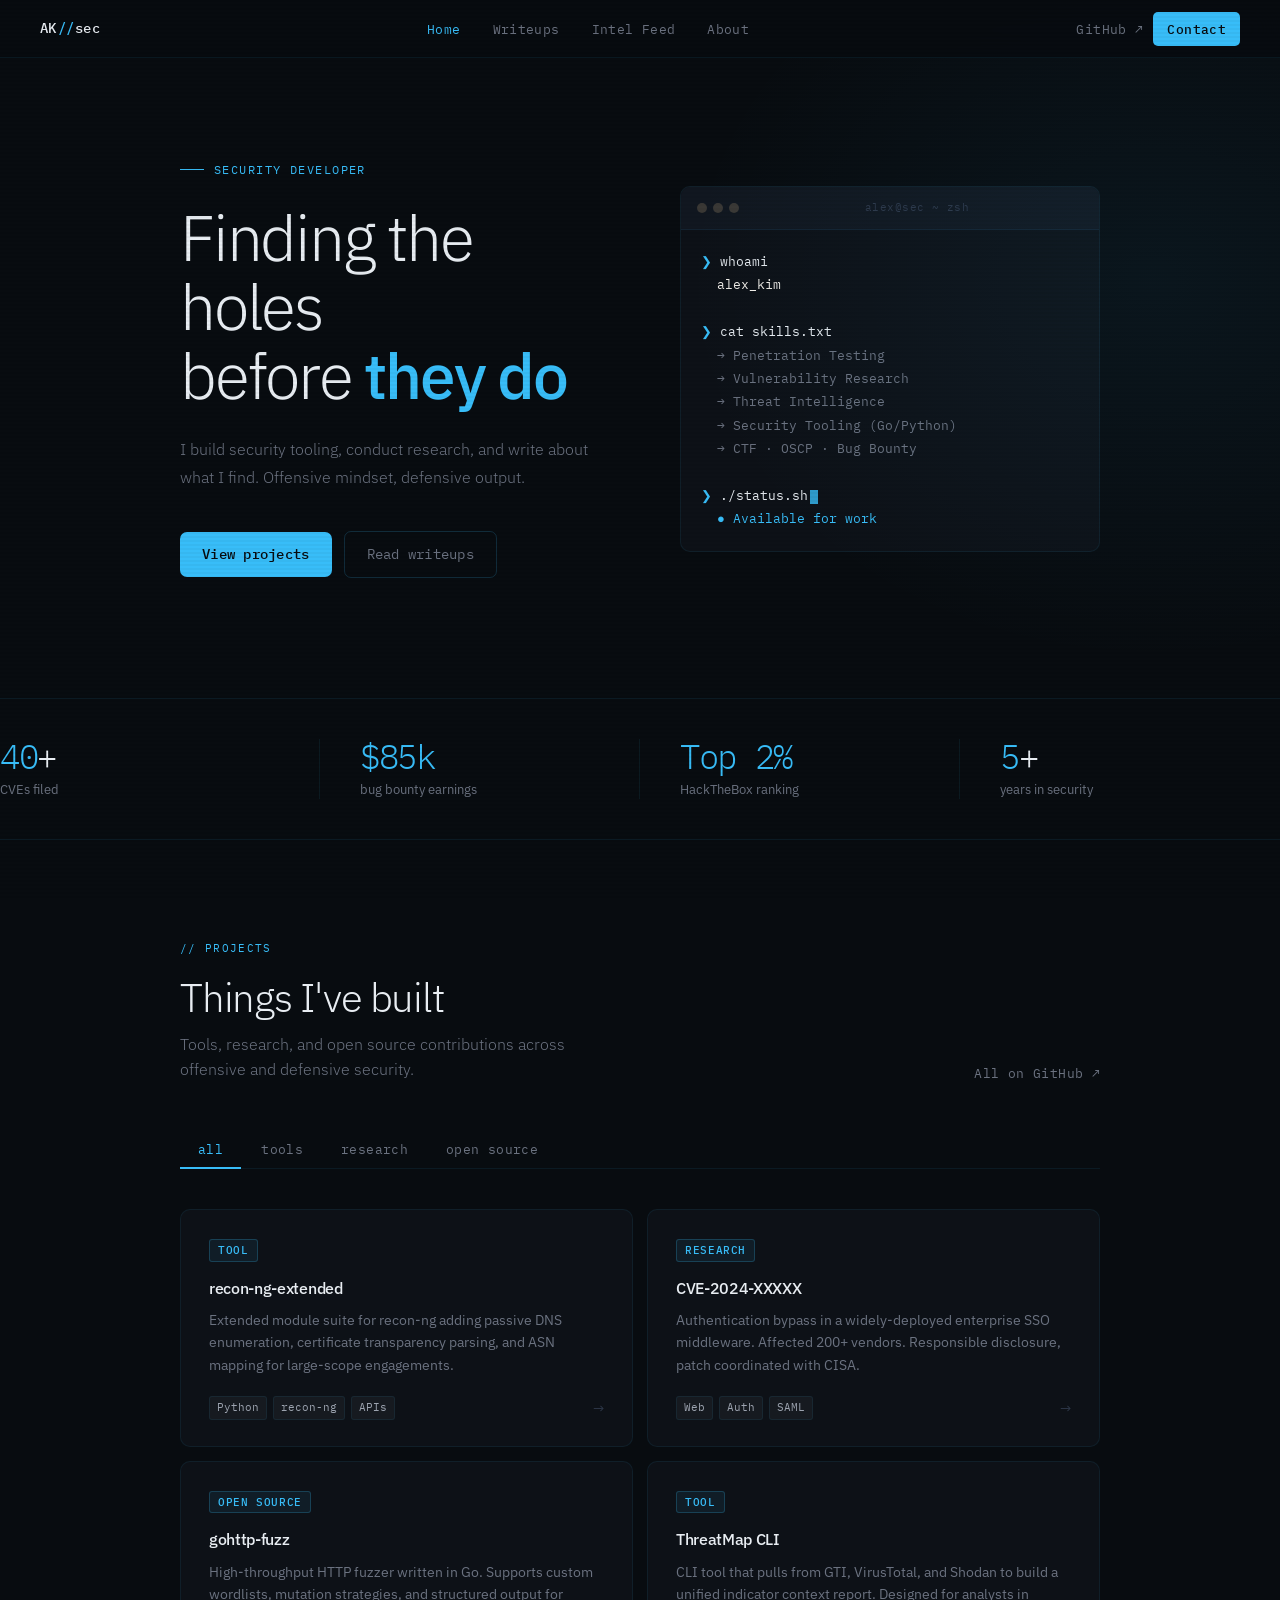
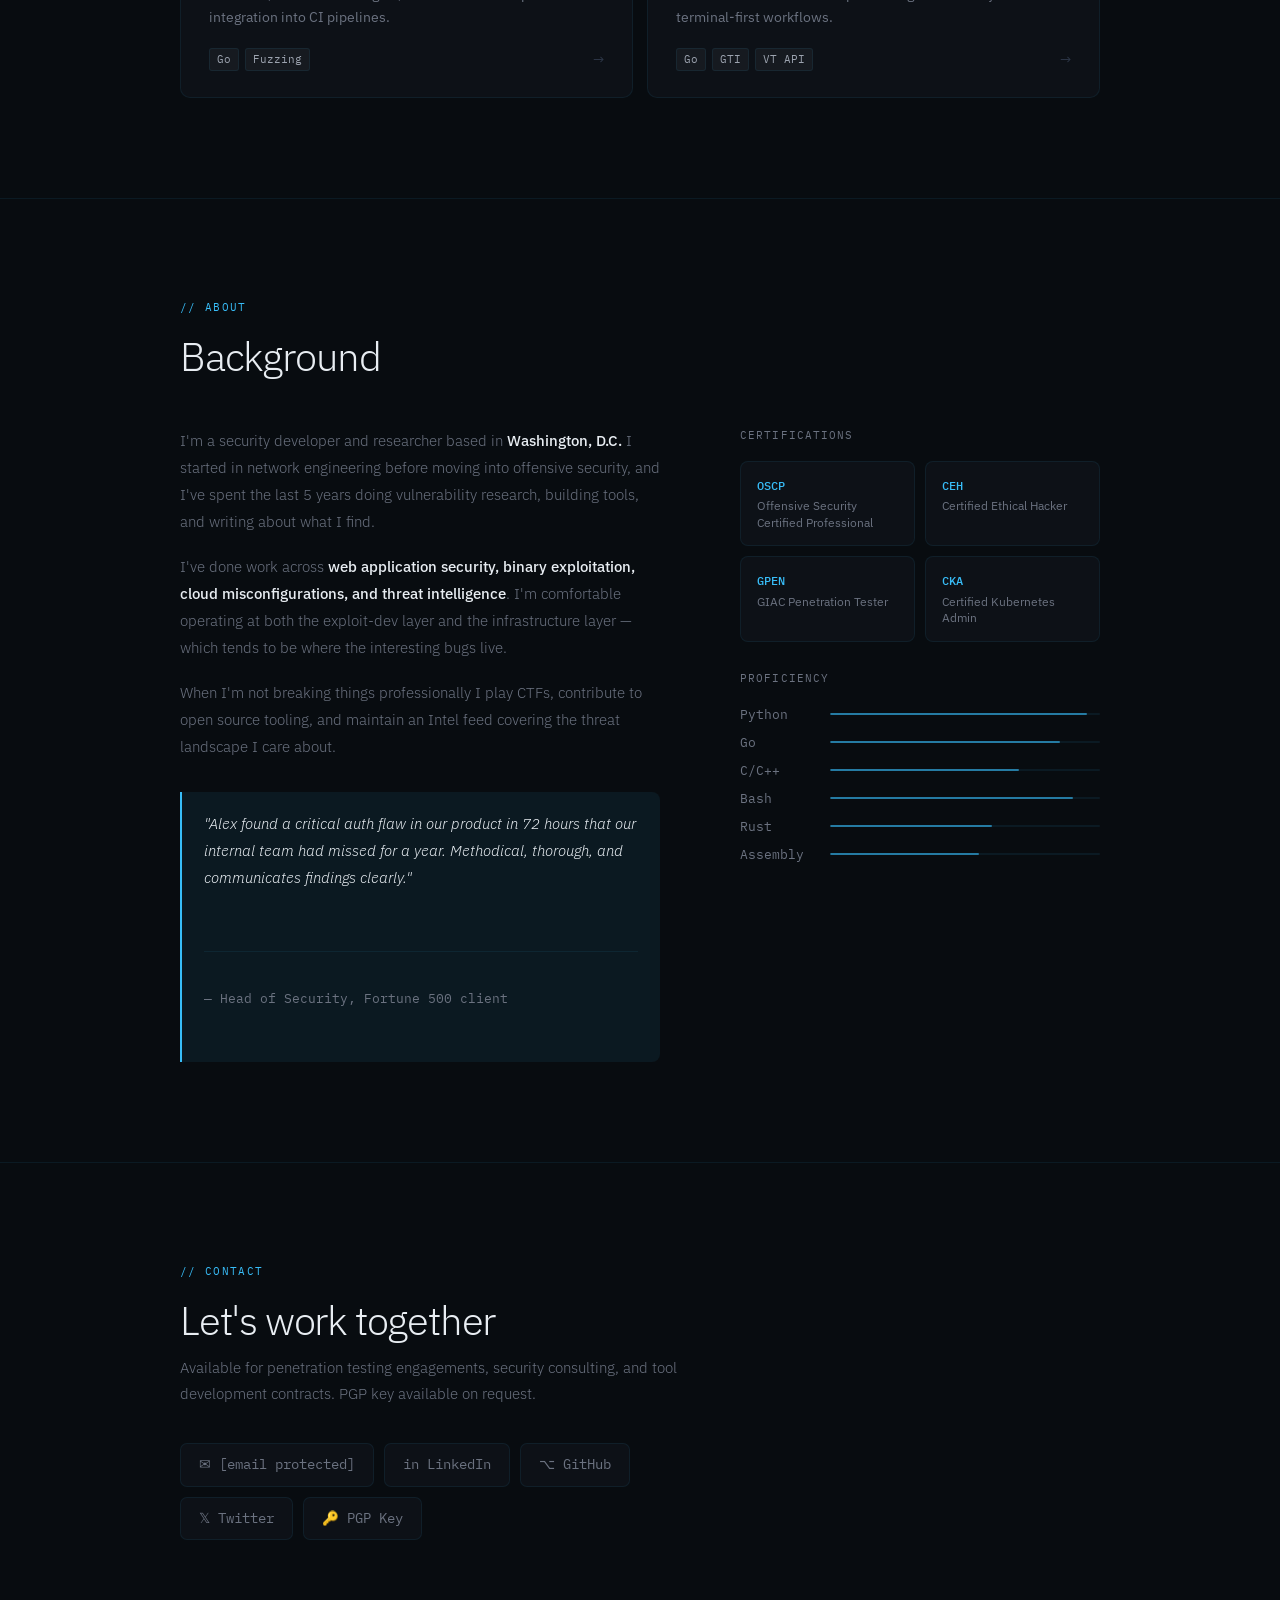
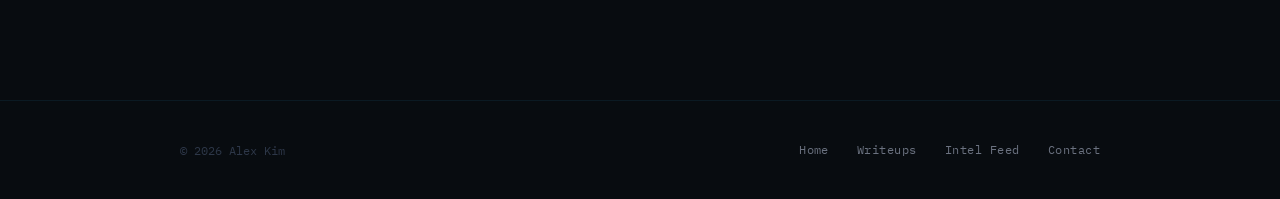
==== index.html @ 087eefec "initial set up upload" ====
<!DOCTYPE html>
<html lang="en">
<head>
<meta charset="UTF-8">
<meta name="viewport" content="width=device-width, initial-scale=1.0">
<title>Alex Kim — Security Developer</title>
<link rel="preconnect" href="https://fonts.googleapis.com">
<link href="https://fonts.googleapis.com/css2?family=IBM+Plex+Mono:ital,wght@0,300;0,400;0,500;1,300&family=IBM+Plex+Sans:ital,wght@0,300;0,400;0,500;1,300&display=swap" rel="stylesheet">
<style>
*, *::before, *::after { box-sizing: border-box; margin: 0; padding: 0; }

:root {
  --bg:      #080c10;
  --bg2:     #0d1117;
  --bg3:     #111720;
  --border:  rgba(56,189,248,0.08);
  --border-hover: rgba(56,189,248,0.18);
  --text:    #e8edf2;
  --muted:   #6b7280;
  --subtle:  #2d3748;
  --subtle2: #9ca3af;
  --accent:  #38bdf8;
  --accent-dim:  rgba(56,189,248,0.07);
  --accent-dim2: rgba(56,189,248,0.3);
  --accent-border: rgba(56,189,248,0.22);
  --font: 'IBM Plex Sans', sans-serif;
  --mono: 'IBM Plex Mono', monospace;
}

html { scroll-behavior: smooth; }

body {
  background: var(--bg);
  color: var(--text);
  font-family: var(--font);
  font-size: 16px;
  line-height: 1.6;
  -webkit-font-smoothing: antialiased;
}

/* Scanline texture overlay */
body::before {
  content: '';
  position: fixed;
  top: 0; left: 0; right: 0; bottom: 0;
  background-image: repeating-linear-gradient(
    0deg,
    transparent,
    transparent 2px,
    rgba(0,0,0,0.03) 2px,
    rgba(0,0,0,0.03) 4px
  );
  pointer-events: none;
  z-index: 9999;
}

/* ── NAV ── */
nav {
  position: fixed;
  top: 0; left: 0; right: 0;
  z-index: 500;
  height: 58px;
  display: flex;
  align-items: center;
  justify-content: space-between;
  padding: 0 40px;
  border-bottom: 1px solid var(--border);
  background: rgba(8,12,16,0.9);
  backdrop-filter: blur(16px);
  -webkit-backdrop-filter: blur(16px);
}

.nav-logo {
  font-family: var(--mono);
  font-size: 14px;
  font-weight: 500;
  color: var(--text);
  text-decoration: none;
  letter-spacing: 0.02em;
}
.nav-logo-sep { color: var(--accent); margin: 0 1px; }

.nav-links {
  display: flex;
  gap: 8px;
  list-style: none;
}

.nav-links a {
  font-family: var(--mono);
  font-size: 12.5px;
  color: var(--muted);
  text-decoration: none;
  padding: 6px 12px;
  border-radius: 5px;
  letter-spacing: 0.03em;
  transition: color 0.15s, background 0.15s;
}
.nav-links a:hover { color: var(--text); background: rgba(255,255,255,0.04); }
.nav-links a.active { color: var(--accent); }

.nav-cta { display: flex; gap: 10px; align-items: center; }

.btn-ghost {
  font-family: var(--mono);
  font-size: 12.5px;
  color: var(--muted);
  background: none;
  border: none;
  cursor: pointer;
  text-decoration: none;
  letter-spacing: 0.03em;
  transition: color 0.15s;
}
.btn-ghost:hover { color: var(--text); }

.btn-primary {
  font-family: var(--mono);
  font-size: 12.5px;
  font-weight: 500;
  color: var(--bg);
  background: var(--accent);
  border: none;
  border-radius: 5px;
  padding: 7px 14px;
  cursor: pointer;
  text-decoration: none;
  letter-spacing: 0.03em;
  transition: opacity 0.15s;
}
.btn-primary:hover { opacity: 0.85; }

.nav-mobile-toggle {
  display: none;
  background: none;
  border: none;
  color: var(--muted);
  font-size: 18px;
  cursor: pointer;
}

/* ── LAYOUT ── */
.container {
  max-width: 1000px;
  margin: 0 auto;
  padding: 0 40px;
}

/* ── BUTTONS ── */
.btn-large {
  font-family: var(--mono);
  font-size: 13.5px;
  font-weight: 500;
  color: var(--bg);
  background: var(--accent);
  border: none;
  border-radius: 7px;
  padding: 12px 22px;
  cursor: pointer;
  text-decoration: none;
  letter-spacing: 0.02em;
  transition: opacity 0.15s;
  display: inline-block;
}
.btn-large:hover { opacity: 0.85; }

.btn-large-outline {
  font-family: var(--mono);
  font-size: 13.5px;
  color: var(--muted);
  background: none;
  border: 1px solid var(--border-hover);
  border-radius: 7px;
  padding: 12px 22px;
  cursor: pointer;
  text-decoration: none;
  letter-spacing: 0.02em;
  transition: border-color 0.15s, color 0.15s;
  display: inline-block;
}
.btn-large-outline:hover { border-color: var(--accent-border); color: var(--accent); }

/* ── DIVIDER ── */
hr.divider {
  border: none;
  border-top: 1px solid var(--border);
}

/* ── FOOTER ── */
footer {
  border-top: 1px solid var(--border);
  padding: 36px 0;
  margin-top: 60px;
}

.footer-inner {
  display: flex;
  justify-content: space-between;
  align-items: center;
}

.footer-links {
  display: flex;
  gap: 28px;
}
.footer-links a {
  font-family: var(--mono);
  font-size: 12px;
  color: var(--muted);
  text-decoration: none;
  letter-spacing: 0.04em;
  transition: color 0.15s;
}
.footer-links a:hover { color: var(--accent); }

/* ── PAGE HEADER (inner pages) ── */
.page-header {
  padding: 120px 0 60px;
  border-bottom: 1px solid var(--border);
}

.page-eyebrow {
  font-family: var(--mono);
  font-size: 11px;
  color: var(--accent);
  letter-spacing: 0.12em;
  text-transform: uppercase;
  margin-bottom: 16px;
  display: flex;
  align-items: center;
  gap: 10px;
}
.page-eyebrow::before {
  content: '';
  display: inline-block;
  width: 20px; height: 1px;
  background: var(--accent);
}

.page-header h1 {
  font-size: clamp(32px, 4vw, 48px);
  font-weight: 300;
  letter-spacing: -0.03em;
  color: var(--text);
  margin-bottom: 12px;
}
.page-header p {
  font-size: 15.5px;
  color: var(--muted);
  font-weight: 300;
  max-width: 500px;
  line-height: 1.7;
}

/* ── RESPONSIVE ── */
@media (max-width: 768px) {
  nav { padding: 0 20px; }
  .nav-links { display: none; }
  .nav-mobile-toggle { display: block; }
  .container { padding: 0 20px; }
  .footer-inner { flex-direction: column; gap: 16px; }
  .footer-links { flex-wrap: wrap; justify-content: center; gap: 16px; }
}

</style>
<style>
  /* ── HERO ── */
  #hero {
    padding: 160px 0 120px;
    position: relative;
    overflow: hidden;
  }

  .hero-grid {
    display: grid;
    grid-template-columns: 1fr 420px;
    gap: 80px;
    align-items: center;
  }

  #hero::before {
    content: '';
    position: absolute;
    top: 0; right: 0;
    width: 50%;
    height: 100%;
    background: radial-gradient(ellipse at 80% 40%, rgba(56,189,248,0.06) 0%, transparent 65%);
    pointer-events: none;
  }

  .hero-eyebrow {
    font-family: var(--mono);
    font-size: 12px;
    color: var(--accent);
    letter-spacing: 0.12em;
    text-transform: uppercase;
    margin-bottom: 24px;
    display: flex;
    align-items: center;
    gap: 10px;
  }
  .hero-eyebrow::before {
    content: '';
    display: inline-block;
    width: 24px; height: 1px;
    background: var(--accent);
  }

  h1 {
    font-family: var(--font);
    font-size: clamp(40px, 5.5vw, 64px);
    font-weight: 300;
    line-height: 1.08;
    letter-spacing: -0.035em;
    color: var(--text);
    margin-bottom: 24px;
  }

  h1 strong {
    font-weight: 500;
    color: var(--accent);
  }

  .hero-sub {
    font-size: 16px;
    color: var(--muted);
    font-weight: 300;
    line-height: 1.75;
    max-width: 420px;
    margin-bottom: 40px;
  }

  .hero-actions {
    display: flex;
    gap: 12px;
    align-items: center;
  }

  /* Terminal card */
  .terminal {
    background: var(--bg2);
    border: 1px solid var(--border);
    border-radius: 10px;
    overflow: hidden;
    font-family: var(--mono);
    font-size: 13px;
  }

  .terminal-bar {
    padding: 12px 16px;
    border-bottom: 1px solid var(--border);
    display: flex;
    align-items: center;
    gap: 12px;
    background: var(--bg3);
  }

  .term-dots { display: flex; gap: 6px; }
  .term-dot { width: 10px; height: 10px; border-radius: 50%; }
  .term-dot:nth-child(1) { background: #3a3835; }
  .term-dot:nth-child(2) { background: #3a3835; }
  .term-dot:nth-child(3) { background: #3a3835; }

  .term-title {
    font-size: 11px;
    color: var(--subtle);
    letter-spacing: 0.04em;
    margin-left: auto;
    margin-right: auto;
  }

  .terminal-body {
    padding: 20px;
    line-height: 1.8;
  }

  .term-line { display: flex; gap: 8px; }
  .term-prompt { color: var(--accent); user-select: none; }
  .term-cmd { color: var(--text); }
  .term-out { color: var(--muted); padding-left: 16px; }
  .term-out.hi { color: #f0ede8; }
  .term-cursor {
    display: inline-block;
    width: 8px; height: 14px;
    background: var(--accent);
    vertical-align: middle;
    animation: blink 1.1s step-end infinite;
    opacity: 0.8;
    margin-left: 2px;
  }
  @keyframes blink { 0%,100% { opacity: 0.8; } 50% { opacity: 0; } }

  /* ── STAT STRIP ── */
  .stat-strip {
    border-top: 1px solid var(--border);
    border-bottom: 1px solid var(--border);
    padding: 40px 0;
    display: grid;
    grid-template-columns: repeat(4, 1fr);
    gap: 0;
  }

  .stat {
    padding: 0 40px;
    border-right: 1px solid var(--border);
  }
  .stat:last-child { border-right: none; }
  .stat:first-child { padding-left: 0; }

  .stat-num {
    font-family: var(--mono);
    font-size: 34px;
    font-weight: 300;
    color: var(--text);
    letter-spacing: -0.04em;
    line-height: 1;
    margin-bottom: 6px;
  }
  .stat-num span { color: var(--accent); }
  .stat-label { font-size: 12.5px; color: var(--muted); }

  /* ── PROJECTS ── */
  #projects { padding: 100px 0; }

  .section-tag {
    font-family: var(--mono);
    font-size: 11px;
    color: var(--accent);
    letter-spacing: 0.12em;
    text-transform: uppercase;
    display: block;
    margin-bottom: 16px;
  }

  h2 {
    font-size: clamp(28px, 3.5vw, 40px);
    font-weight: 300;
    letter-spacing: -0.03em;
    color: var(--text);
    margin-bottom: 12px;
    line-height: 1.15;
  }

  .section-sub {
    font-size: 15.5px;
    color: var(--muted);
    font-weight: 300;
    max-width: 440px;
    line-height: 1.65;
  }

  .section-header {
    display: flex;
    justify-content: space-between;
    align-items: flex-end;
    margin-bottom: 48px;
  }

  .projects-tabs {
    display: flex;
    gap: 2px;
    border-bottom: 1px solid var(--border);
    margin-bottom: 40px;
  }

  .tab {
    font-family: var(--mono);
    font-size: 12.5px;
    color: var(--muted);
    background: none;
    border: none;
    padding: 10px 18px;
    cursor: pointer;
    border-bottom: 2px solid transparent;
    margin-bottom: -1px;
    letter-spacing: 0.03em;
    transition: color 0.15s;
  }
  .tab:hover { color: var(--text); }
  .tab.active { color: var(--accent); border-bottom-color: var(--accent); }

  .tab-panel { display: none; }
  .tab-panel.active { display: grid; grid-template-columns: 1fr 1fr; gap: 14px; }

  .project-card {
    background: var(--bg2);
    border: 1px solid var(--border);
    border-radius: 10px;
    padding: 26px 28px;
    cursor: pointer;
    transition: border-color 0.2s, background 0.2s;
    text-decoration: none;
    display: block;
    position: relative;
    overflow: hidden;
  }
  .project-card::before {
    content: '';
    position: absolute;
    top: 0; left: 0; right: 0;
    height: 1px;
    background: linear-gradient(90deg, transparent, var(--accent-dim2), transparent);
    opacity: 0;
    transition: opacity 0.2s;
  }
  .project-card:hover { border-color: var(--accent-border); background: var(--bg3); }
  .project-card:hover::before { opacity: 1; }

  .project-type {
    font-family: var(--mono);
    font-size: 10.5px;
    font-weight: 500;
    color: var(--accent);
    background: var(--accent-dim);
    border: 1px solid var(--accent-border);
    border-radius: 3px;
    padding: 2px 8px;
    display: inline-block;
    margin-bottom: 14px;
    letter-spacing: 0.06em;
    text-transform: uppercase;
  }

  .project-card h3 {
    font-size: 16px;
    font-weight: 500;
    color: var(--text);
    letter-spacing: -0.02em;
    margin-bottom: 8px;
  }

  .project-card p {
    font-size: 13.5px;
    color: var(--muted);
    line-height: 1.65;
    margin-bottom: 20px;
  }

  .project-meta {
    display: flex;
    align-items: center;
    justify-content: space-between;
  }

  .stack { display: flex; gap: 6px; flex-wrap: wrap; }

  .pill {
    font-family: var(--mono);
    font-size: 11px;
    color: var(--subtle2);
    background: rgba(255,255,255,0.04);
    border: 1px solid var(--border);
    border-radius: 3px;
    padding: 2px 7px;
  }

  .arrow {
    font-size: 14px;
    color: var(--subtle);
    transition: color 0.15s, transform 0.15s;
  }
  .project-card:hover .arrow { color: var(--accent); transform: translateX(3px); }

  /* ── ABOUT ── */
  #about {
    padding: 100px 0;
    border-top: 1px solid var(--border);
  }

  .about-grid {
    display: grid;
    grid-template-columns: 1fr 360px;
    gap: 80px;
    align-items: start;
    margin-top: 48px;
  }

  .about-text p {
    font-size: 15px;
    color: var(--muted);
    font-weight: 300;
    line-height: 1.8;
    margin-bottom: 18px;
  }
  .about-text p strong { color: var(--text); font-weight: 500; }

  blockquote {
    border-left: 2px solid var(--accent);
    padding: 18px 22px;
    background: var(--accent-dim);
    border-radius: 0 8px 8px 0;
    margin-top: 32px;
  }
  blockquote p {
    font-size: 14.5px;
    color: var(--text) !important;
    font-style: italic;
    margin-bottom: 10px !important;
  }
  blockquote footer { font-size: 12.5px; color: var(--muted); font-family: var(--mono); }

  .cert-grid {
    display: grid;
    grid-template-columns: 1fr 1fr;
    gap: 10px;
    margin-bottom: 24px;
  }

  .cert-item {
    padding: 14px 16px;
    background: var(--bg2);
    border: 1px solid var(--border);
    border-radius: 8px;
    transition: border-color 0.15s;
  }
  .cert-item:hover { border-color: var(--accent-border); }

  .cert-name {
    font-family: var(--mono);
    font-size: 12px;
    color: var(--accent);
    font-weight: 500;
    margin-bottom: 3px;
  }
  .cert-full { font-size: 12px; color: var(--muted); line-height: 1.4; }

  .skills-list { display: flex; flex-direction: column; gap: 8px; }
  .skill-row {
    display: flex;
    align-items: center;
    gap: 10px;
    font-family: var(--mono);
    font-size: 12.5px;
    color: var(--muted);
  }
  .skill-bar-wrap {
    flex: 1;
    height: 2px;
    background: var(--border);
    border-radius: 1px;
    overflow: hidden;
  }
  .skill-bar {
    height: 100%;
    background: var(--accent);
    border-radius: 1px;
    opacity: 0.6;
  }

  /* ── CONTACT ── */
  #contact {
    padding: 100px 0;
    border-top: 1px solid var(--border);
  }

  .contact-inner {
    max-width: 540px;
  }

  .contact-links {
    display: flex;
    gap: 10px;
    flex-wrap: wrap;
    margin-top: 36px;
  }

  .contact-link {
    display: flex;
    align-items: center;
    gap: 8px;
    padding: 10px 18px;
    border: 1px solid var(--border);
    border-radius: 7px;
    font-size: 13.5px;
    font-family: var(--mono);
    color: var(--muted);
    text-decoration: none;
    transition: border-color 0.15s, color 0.15s;
    background: var(--bg2);
  }
  .contact-link:hover { border-color: var(--accent-border); color: var(--accent); }
</style>
</head>
<body>

<nav>
  <a href="index.html" class="nav-logo">AK<span class="nav-logo-sep">//</span>sec</a>
  <ul class="nav-links">
    <li><a href="index.html" class="active">Home</a></li>
    <li><a href="writeups.html">Writeups</a></li>
    <li><a href="feed.html">Intel Feed</a></li>
    <li><a href="index.html#about">About</a></li>
  </ul>
  <div class="nav-cta">
    <a href="https://github.com" class="btn-ghost" target="_blank">GitHub ↗</a>
    <a href="index.html#contact" class="btn-primary">Contact</a>
  </div>
  <button class="nav-mobile-toggle" onclick="toggleMobileNav()">☰</button>
</nav>

<!-- HERO -->
<section id="hero">
  <div class="container">
    <div class="hero-grid">
      <div>
        <div class="hero-eyebrow">Security Developer</div>
        <h1>Finding the holes<br>before <strong>they do</strong></h1>
        <p class="hero-sub">I build security tooling, conduct research, and write about what I find. Offensive mindset, defensive output.</p>
        <div class="hero-actions">
          <a href="index.html#projects" class="btn-large">View projects</a>
          <a href="writeups.html" class="btn-large-outline">Read writeups</a>
        </div>
      </div>

      <div class="terminal">
        <div class="terminal-bar">
          <div class="term-dots">
            <div class="term-dot"></div>
            <div class="term-dot"></div>
            <div class="term-dot"></div>
          </div>
          <span class="term-title">alex@sec ~ zsh</span>
        </div>
        <div class="terminal-body">
          <div class="term-line">
            <span class="term-prompt">❯</span>
            <span class="term-cmd">whoami</span>
          </div>
          <div class="term-out hi">alex_kim</div>
          <br>
          <div class="term-line">
            <span class="term-prompt">❯</span>
            <span class="term-cmd">cat skills.txt</span>
          </div>
          <div class="term-out">→ Penetration Testing</div>
          <div class="term-out">→ Vulnerability Research</div>
          <div class="term-out">→ Threat Intelligence</div>
          <div class="term-out">→ Security Tooling (Go/Python)</div>
          <div class="term-out">→ CTF · OSCP · Bug Bounty</div>
          <br>
          <div class="term-line">
            <span class="term-prompt">❯</span>
            <span class="term-cmd">./status.sh<span class="term-cursor"></span></span>
          </div>
          <div class="term-out" style="color:var(--accent)">● Available for work</div>
        </div>
      </div>
    </div>
  </div>
</section>

<!-- STATS -->
<div class="stat-strip">
  <div class="container" style="display:contents">
    <div class="stat" style="padding-left:0">
      <div class="stat-num"><span>40</span>+</div>
      <div class="stat-label">CVEs filed</div>
    </div>
    <div class="stat">
      <div class="stat-num"><span>$85k</span></div>
      <div class="stat-label">bug bounty earnings</div>
    </div>
    <div class="stat">
      <div class="stat-num"><span>Top 2%</span></div>
      <div class="stat-label">HackTheBox ranking</div>
    </div>
    <div class="stat">
      <div class="stat-num"><span>5</span>+</div>
      <div class="stat-label">years in security</div>
    </div>
  </div>
</div>

<!-- PROJECTS -->
<section id="projects">
  <div class="container">
    <div class="section-header">
      <div>
        <span class="section-tag">// Projects</span>
        <h2>Things I've built</h2>
        <p class="section-sub">Tools, research, and open source contributions across offensive and defensive security.</p>
      </div>
      <a href="https://github.com" class="btn-ghost" target="_blank">All on GitHub ↗</a>
    </div>

    <div class="projects-tabs">
      <button class="tab active" onclick="switchTab(this,'all')">all</button>
      <button class="tab" onclick="switchTab(this,'tools')">tools</button>
      <button class="tab" onclick="switchTab(this,'research')">research</button>
      <button class="tab" onclick="switchTab(this,'oss')">open source</button>
    </div>

    <div class="tab-panel active" id="tab-all">
      <a href="#" class="project-card">
        <span class="project-type">Tool</span>
        <h3>recon-ng-extended</h3>
        <p>Extended module suite for recon-ng adding passive DNS enumeration, certificate transparency parsing, and ASN mapping for large-scope engagements.</p>
        <div class="project-meta">
          <div class="stack"><span class="pill">Python</span><span class="pill">recon-ng</span><span class="pill">APIs</span></div>
          <span class="arrow">→</span>
        </div>
      </a>
      <a href="#" class="project-card">
        <span class="project-type">Research</span>
        <h3>CVE-2024-XXXXX</h3>
        <p>Authentication bypass in a widely-deployed enterprise SSO middleware. Affected 200+ vendors. Responsible disclosure, patch coordinated with CISA.</p>
        <div class="project-meta">
          <div class="stack"><span class="pill">Web</span><span class="pill">Auth</span><span class="pill">SAML</span></div>
          <span class="arrow">→</span>
        </div>
      </a>
      <a href="#" class="project-card">
        <span class="project-type">Open Source</span>
        <h3>gohttp-fuzz</h3>
        <p>High-throughput HTTP fuzzer written in Go. Supports custom wordlists, mutation strategies, and structured output for integration into CI pipelines.</p>
        <div class="project-meta">
          <div class="stack"><span class="pill">Go</span><span class="pill">Fuzzing</span></div>
          <span class="arrow">→</span>
        </div>
      </a>
      <a href="#" class="project-card">
        <span class="project-type">Tool</span>
        <h3>ThreatMap CLI</h3>
        <p>CLI tool that pulls from GTI, VirusTotal, and Shodan to build a unified indicator context report. Designed for analysts in terminal-first workflows.</p>
        <div class="project-meta">
          <div class="stack"><span class="pill">Go</span><span class="pill">GTI</span><span class="pill">VT API</span></div>
          <span class="arrow">→</span>
        </div>
      </a>
    </div>

    <div class="tab-panel" id="tab-tools">
      <a href="#" class="project-card">
        <span class="project-type">Tool</span>
        <h3>recon-ng-extended</h3>
        <p>Extended module suite for recon-ng adding passive DNS enumeration, certificate transparency parsing, and ASN mapping.</p>
        <div class="project-meta">
          <div class="stack"><span class="pill">Python</span><span class="pill">recon-ng</span></div>
          <span class="arrow">→</span>
        </div>
      </a>
      <a href="#" class="project-card">
        <span class="project-type">Tool</span>
        <h3>ThreatMap CLI</h3>
        <p>CLI tool that pulls from GTI, VirusTotal, and Shodan to build a unified indicator context report.</p>
        <div class="project-meta">
          <div class="stack"><span class="pill">Go</span><span class="pill">GTI</span><span class="pill">VT API</span></div>
          <span class="arrow">→</span>
        </div>
      </a>
    </div>

    <div class="tab-panel" id="tab-research">
      <a href="#" class="project-card">
        <span class="project-type">Research</span>
        <h3>CVE-2024-XXXXX</h3>
        <p>Authentication bypass in enterprise SSO middleware. Coordinated disclosure with CISA, patch shipped to 200+ vendors.</p>
        <div class="project-meta">
          <div class="stack"><span class="pill">Web</span><span class="pill">Auth</span><span class="pill">SAML</span></div>
          <span class="arrow">→</span>
        </div>
      </a>
    </div>

    <div class="tab-panel" id="tab-oss">
      <a href="#" class="project-card">
        <span class="project-type">Open Source</span>
        <h3>gohttp-fuzz</h3>
        <p>High-throughput HTTP fuzzer written in Go. 900+ GitHub stars, used by several red teams.</p>
        <div class="project-meta">
          <div class="stack"><span class="pill">Go</span><span class="pill">Fuzzing</span></div>
          <span class="arrow">→</span>
        </div>
      </a>
    </div>
  </div>
</section>

<!-- ABOUT -->
<section id="about">
  <div class="container">
    <span class="section-tag">// About</span>
    <h2>Background</h2>
    <div class="about-grid">
      <div class="about-text">
        <p>I'm a security developer and researcher based in <strong>Washington, D.C.</strong> I started in network engineering before moving into offensive security, and I've spent the last 5 years doing vulnerability research, building tools, and writing about what I find.</p>
        <p>I've done work across <strong>web application security, binary exploitation, cloud misconfigurations, and threat intelligence</strong>. I'm comfortable operating at both the exploit-dev layer and the infrastructure layer — which tends to be where the interesting bugs live.</p>
        <p>When I'm not breaking things professionally I play CTFs, contribute to open source tooling, and maintain an Intel feed covering the threat landscape I care about.</p>
        <blockquote>
          <p>"Alex found a critical auth flaw in our product in 72 hours that our internal team had missed for a year. Methodical, thorough, and communicates findings clearly."</p>
          <footer>— Head of Security, Fortune 500 client</footer>
        </blockquote>
      </div>

      <div>
        <p style="font-family:var(--mono);font-size:11px;color:var(--muted);text-transform:uppercase;letter-spacing:0.1em;margin-bottom:16px;">Certifications</p>
        <div class="cert-grid">
          <div class="cert-item"><div class="cert-name">OSCP</div><div class="cert-full">Offensive Security Certified Professional</div></div>
          <div class="cert-item"><div class="cert-name">CEH</div><div class="cert-full">Certified Ethical Hacker</div></div>
          <div class="cert-item"><div class="cert-name">GPEN</div><div class="cert-full">GIAC Penetration Tester</div></div>
          <div class="cert-item"><div class="cert-name">CKA</div><div class="cert-full">Certified Kubernetes Admin</div></div>
        </div>

        <p style="font-family:var(--mono);font-size:11px;color:var(--muted);text-transform:uppercase;letter-spacing:0.1em;margin-bottom:16px;margin-top:28px;">Proficiency</p>
        <div class="skills-list">
          <div class="skill-row"><span style="min-width:80px">Python</span><div class="skill-bar-wrap"><div class="skill-bar" style="width:95%"></div></div></div>
          <div class="skill-row"><span style="min-width:80px">Go</span><div class="skill-bar-wrap"><div class="skill-bar" style="width:85%"></div></div></div>
          <div class="skill-row"><span style="min-width:80px">C/C++</span><div class="skill-bar-wrap"><div class="skill-bar" style="width:70%"></div></div></div>
          <div class="skill-row"><span style="min-width:80px">Bash</span><div class="skill-bar-wrap"><div class="skill-bar" style="width:90%"></div></div></div>
          <div class="skill-row"><span style="min-width:80px">Rust</span><div class="skill-bar-wrap"><div class="skill-bar" style="width:60%"></div></div></div>
          <div class="skill-row"><span style="min-width:80px">Assembly</span><div class="skill-bar-wrap"><div class="skill-bar" style="width:55%"></div></div></div>
        </div>
      </div>
    </div>
  </div>
</section>

<!-- CONTACT -->
<section id="contact">
  <div class="container">
    <div class="contact-inner">
      <span class="section-tag">// Contact</span>
      <h2>Let's work together</h2>
      <p style="font-size:15px;color:var(--muted);font-weight:300;line-height:1.75;margin-top:12px;">Available for penetration testing engagements, security consulting, and tool development contracts. PGP key available on request.</p>
      <div class="contact-links">
        <a href="/cdn-cgi/l/email-protection#31505d5449715449505c415d541f525e5c" class="contact-link">✉ <span class="__cf_email__" data-cfemail="2b4a474e536b4e534a465b474e05484446">[email&#160;protected]</span></a>
        <a href="https://linkedin.com" class="contact-link" target="_blank">in LinkedIn</a>
        <a href="https://github.com" class="contact-link" target="_blank">⌥ GitHub</a>
        <a href="https://twitter.com" class="contact-link" target="_blank">𝕏 Twitter</a>
        <a href="#" class="contact-link">🔑 PGP Key</a>
      </div>
    </div>
  </div>
</section>

<footer>
  <div class="container">
    <div class="footer-inner">
      <div class="footer-left">
        <span style="font-family:var(--mono);font-size:12px;color:var(--subtle)">© 2026 Alex Kim</span>
      </div>
      <div class="footer-links">
        <a href="index.html">Home</a>
        <a href="writeups.html">Writeups</a>
        <a href="feed.html">Intel Feed</a>
        <a href="index.html#contact">Contact</a>
      </div>
    </div>
  </div>
</footer>

<script data-cfasync="false" src="/cdn-cgi/scripts/5c5dd728/cloudflare-static/email-decode.min.js"></script><script>
function toggleMobileNav() {
  const links = document.querySelector('.nav-links');
  if (!links) return;
  if (links.style.display === 'flex') {
    links.style.display = '';
  } else {
    links.style.display = 'flex';
    links.style.flexDirection = 'column';
    links.style.position = 'fixed';
    links.style.top = '58px';
    links.style.left = '0';
    links.style.right = '0';
    links.style.background = 'rgba(8,12,16,0.97)';
    links.style.padding = '20px';
    links.style.borderBottom = '1px solid rgba(56,189,248,0.08)';
    links.style.zIndex = '499';
  }
}

</script>
<script>
  function switchTab(btn, id) {
    document.querySelectorAll('.tab').forEach(t => t.classList
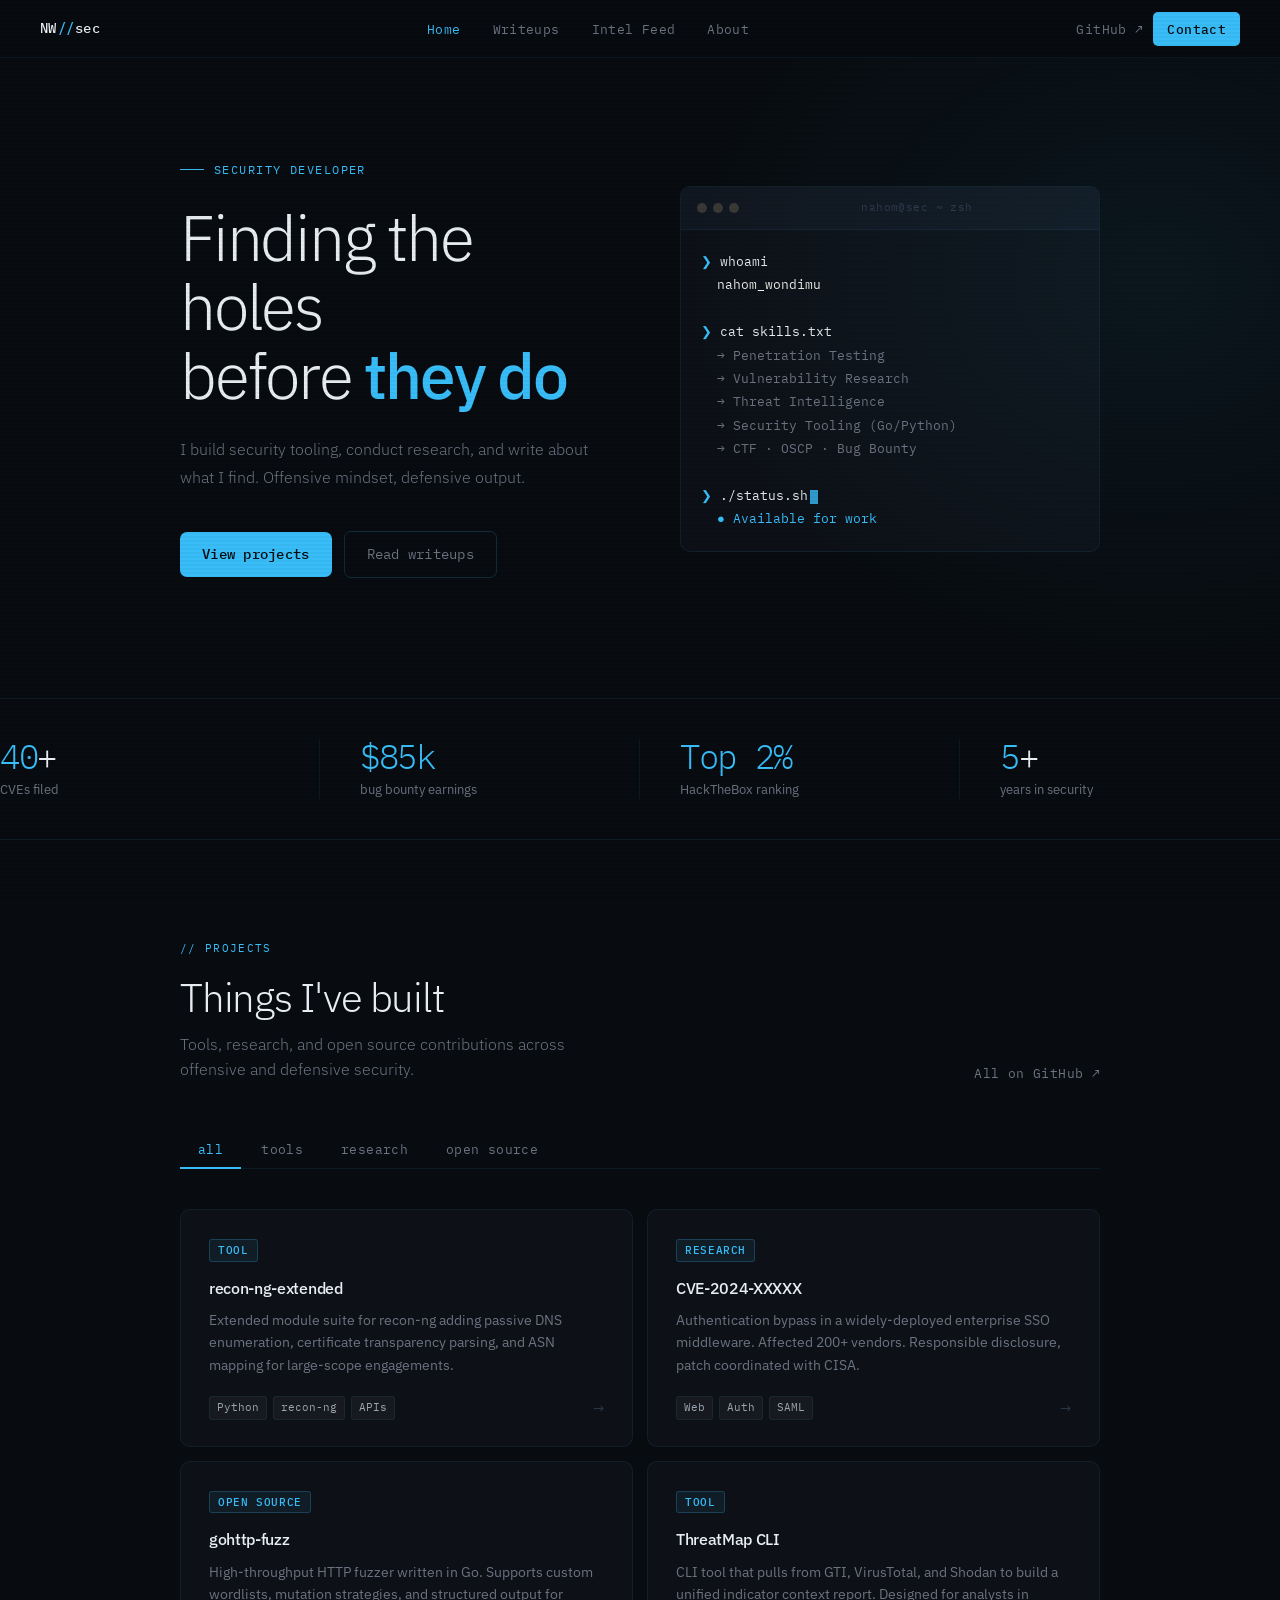
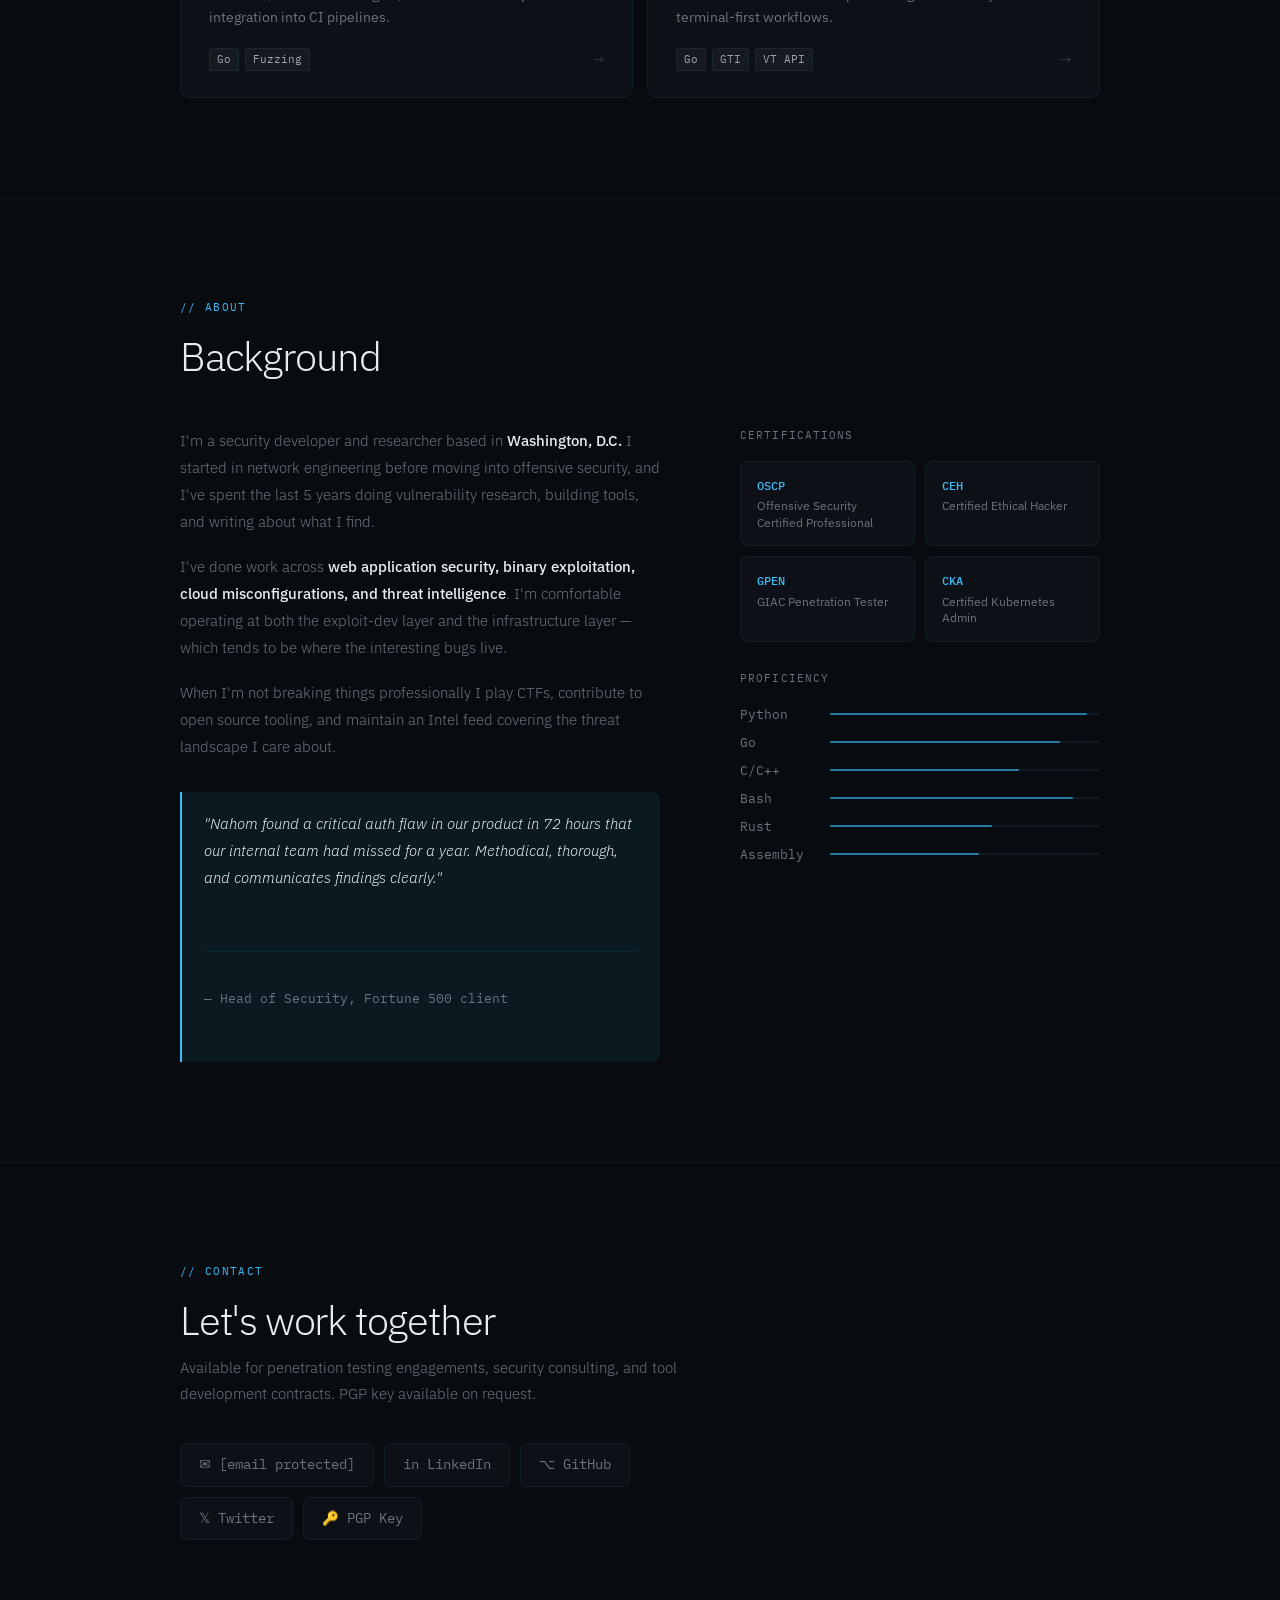
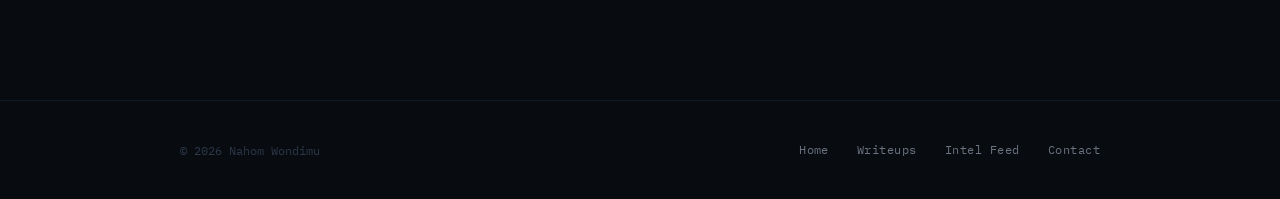
==== commit f35125d9: "adjustment" ====
--- a/index.html
+++ b/index.html
@@ -3,7 +3,7 @@
 <head>
 <meta charset="UTF-8">
 <meta name="viewport" content="width=device-width, initial-scale=1.0">
-<title>Alex Kim — Security Developer</title>
+<title>Nahom Wondimu — Security Developer</title>
 <link rel="preconnect" href="https://fonts.googleapis.com">
 <link href="https://fonts.googleapis.com/css2?family=IBM+Plex+Mono:ital,wght@0,300;0,400;0,500;1,300&family=IBM+Plex+Sans:ital,wght@0,300;0,400;0,500;1,300&display=swap" rel="stylesheet">
 <style>
@@ -684,16 +684,16 @@
 <body>
 
 <nav>
-  <a href="index.html" class="nav-logo">AK<span class="nav-logo-sep">//</span>sec</a>
+  <a href="/" class="nav-logo">NW<span class="nav-logo-sep">//</span>sec</a>
   <ul class="nav-links">
-    <li><a href="index.html" class="active">Home</a></li>
-    <li><a href="writeups.html">Writeups</a></li>
-    <li><a href="feed.html">Intel Feed</a></li>
-    <li><a href="index.html#about">About</a></li>
+    <li><a href="/" class="active">Home</a></li>
+    <li><a href="/writeups">Writeups</a></li>
+    <li><a href="/feed">Intel Feed</a></li>
+    <li><a href="/#about">About</a></li>
   </ul>
   <div class="nav-cta">
     <a href="https://github.com" class="btn-ghost" target="_blank">GitHub ↗</a>
-    <a href="index.html#contact" class="btn-primary">Contact</a>
+    <a href="/#contact" class="btn-primary">Contact</a>
   </div>
   <button class="nav-mobile-toggle" onclick="toggleMobileNav()">☰</button>
 </nav>
@@ -707,8 +707,8 @@
         <h1>Finding the holes<br>before <strong>they do</strong></h1>
         <p class="hero-sub">I build security tooling, conduct research, and write about what I find. Offensive mindset, defensive output.</p>
         <div class="hero-actions">
-          <a href="index.html#projects" class="btn-large">View projects</a>
-          <a href="writeups.html" class="btn-large-outline">Read writeups</a>
+          <a href="/#projects" class="btn-large">View projects</a>
+          <a href="/writeups" class="btn-large-outline">Read writeups</a>
         </div>
       </div>
 
@@ -719,14 +719,14 @@
             <div class="term-dot"></div>
             <div class="term-dot"></div>
           </div>
-          <span class="term-title">alex@sec ~ zsh</span>
+          <span class="term-title">nahom@sec ~ zsh</span>
         </div>
         <div class="terminal-body">
           <div class="term-line">
             <span class="term-prompt">❯</span>
             <span class="term-cmd">whoami</span>
           </div>
-          <div class="term-out hi">alex_kim</div>
+          <div class="term-out hi">nahom_wondimu</div>
           <br>
           <div class="term-line">
             <span class="term-prompt">❯</span>
@@ -887,7 +887,7 @@
         <p>I've done work across <strong>web application security, binary exploitation, cloud misconfigurations, and threat intelligence</strong>. I'm comfortable operating at both the exploit-dev layer and the infrastructure layer — which tends to be where the interesting bugs live.</p>
         <p>When I'm not breaking things professionally I play CTFs, contribute to open source tooling, and maintain an Intel feed covering the threat landscape I care about.</p>
         <blockquote>
-          <p>"Alex found a critical auth flaw in our product in 72 hours that our internal team had missed for a year. Methodical, thorough, and communicates findings clearly."</p>
+          <p>"Nahom found a critical auth flaw in our product in 72 hours that our internal team had missed for a year. Methodical, thorough, and communicates findings clearly."</p>
           <footer>— Head of Security, Fortune 500 client</footer>
         </blockquote>
       </div>
@@ -937,13 +937,13 @@
   <div class="container">
     <div class="footer-inner">
       <div class="footer-left">
-        <span style="font-family:var(--mono);font-size:12px;color:var(--subtle)">© 2026 Alex Kim</span>
+        <span style="font-family:var(--mono);font-size:12px;color:var(--subtle)">© 2026 Nahom Wondimu</span>
       </div>
       <div class="footer-links">
-        <a href="index.html">Home</a>
-        <a href="writeups.html">Writeups</a>
-        <a href="feed.html">Intel Feed</a>
-        <a href="index.html#contact">Contact</a>
+        <a href="/">Home</a>
+        <a href="/writeups">Writeups</a>
+        <a href="/feed">Intel Feed</a>
+        <a href="/#contact">Contact</a>
       </div>
     </div>
   </div>
@@ -972,4 +972,11 @@
 </script>
 <script>
   function switchTab(btn, id) {
-    document.querySelectorAll('.tab').forEach(t => t.classList+    document.querySelectorAll('.tab').forEach(t => t.classList.remove('active'));
+    btn.classList.add('active');
+    document.querySelectorAll('.tab-panel').forEach(p => p.classList.remove('active'));
+    document.getElementById(`tab-${id}`).classList.add('active');
+  }
+</script>
+</body>
+</html>
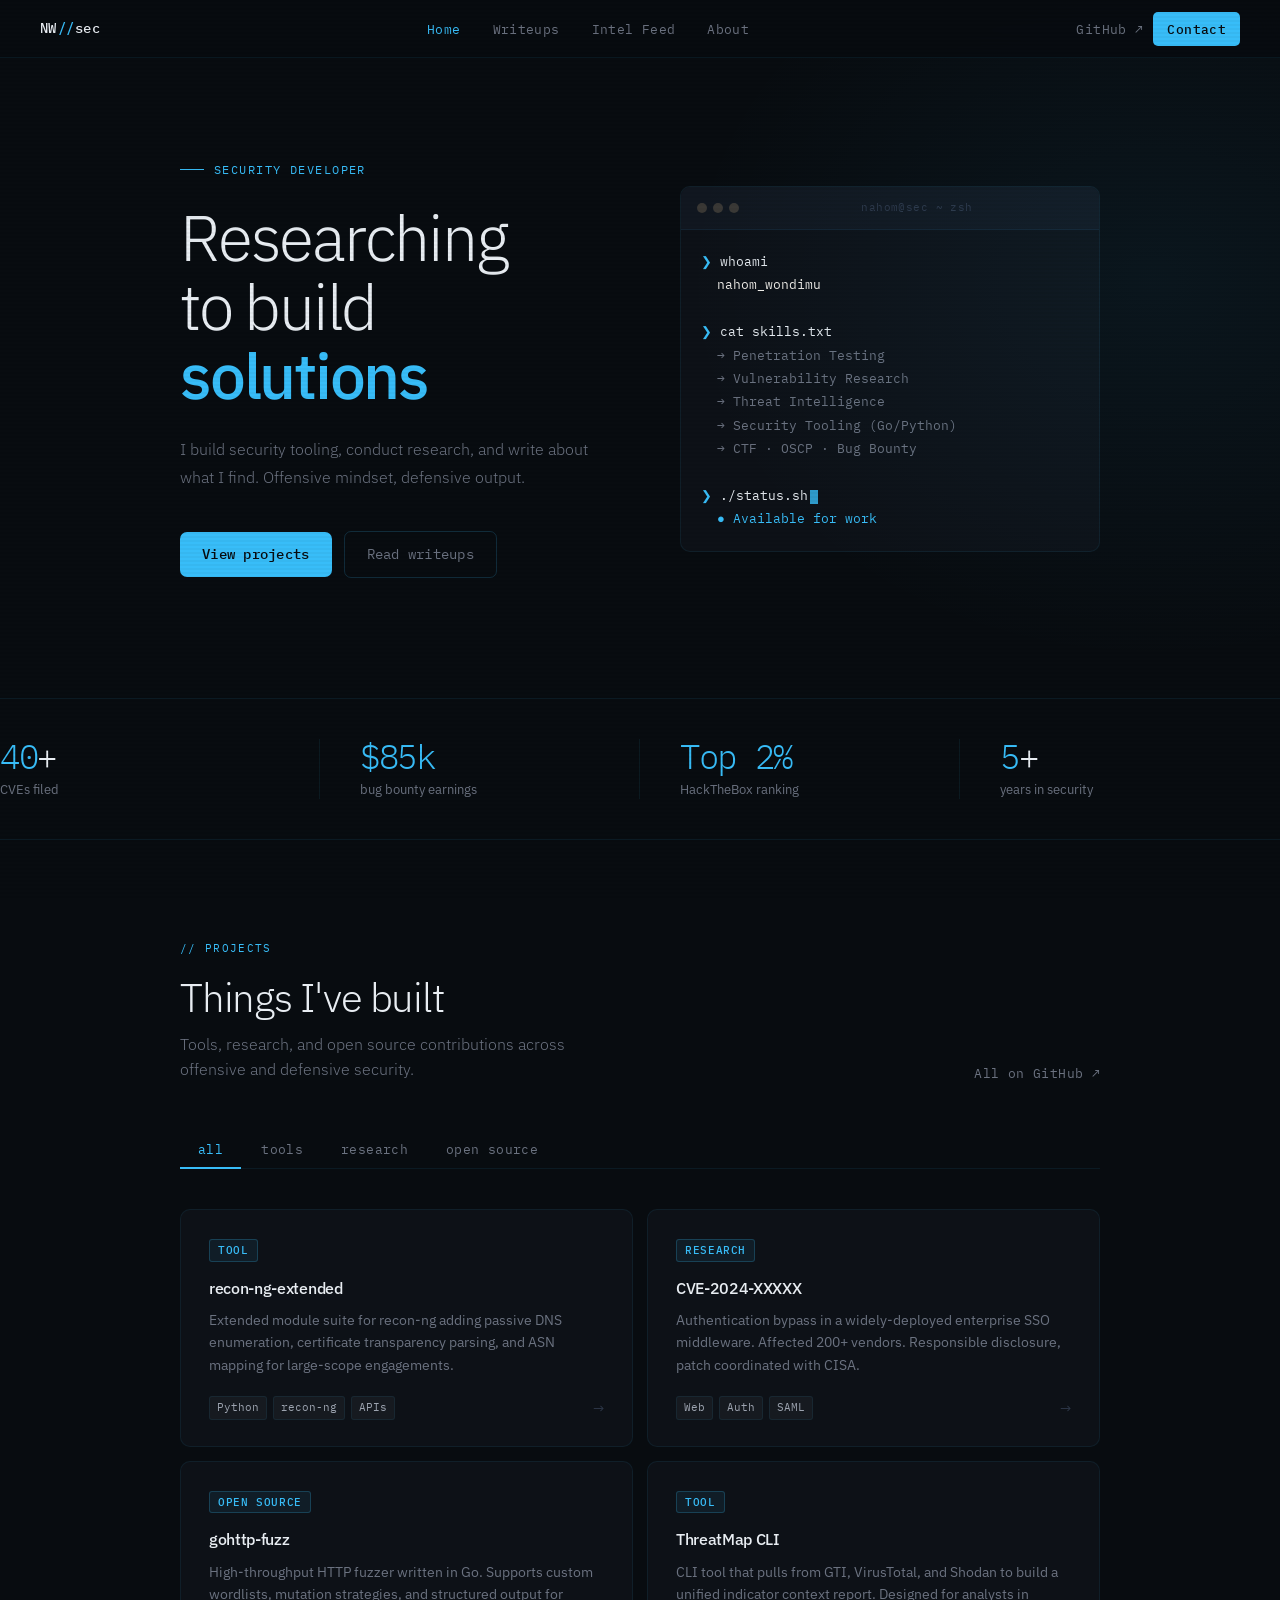
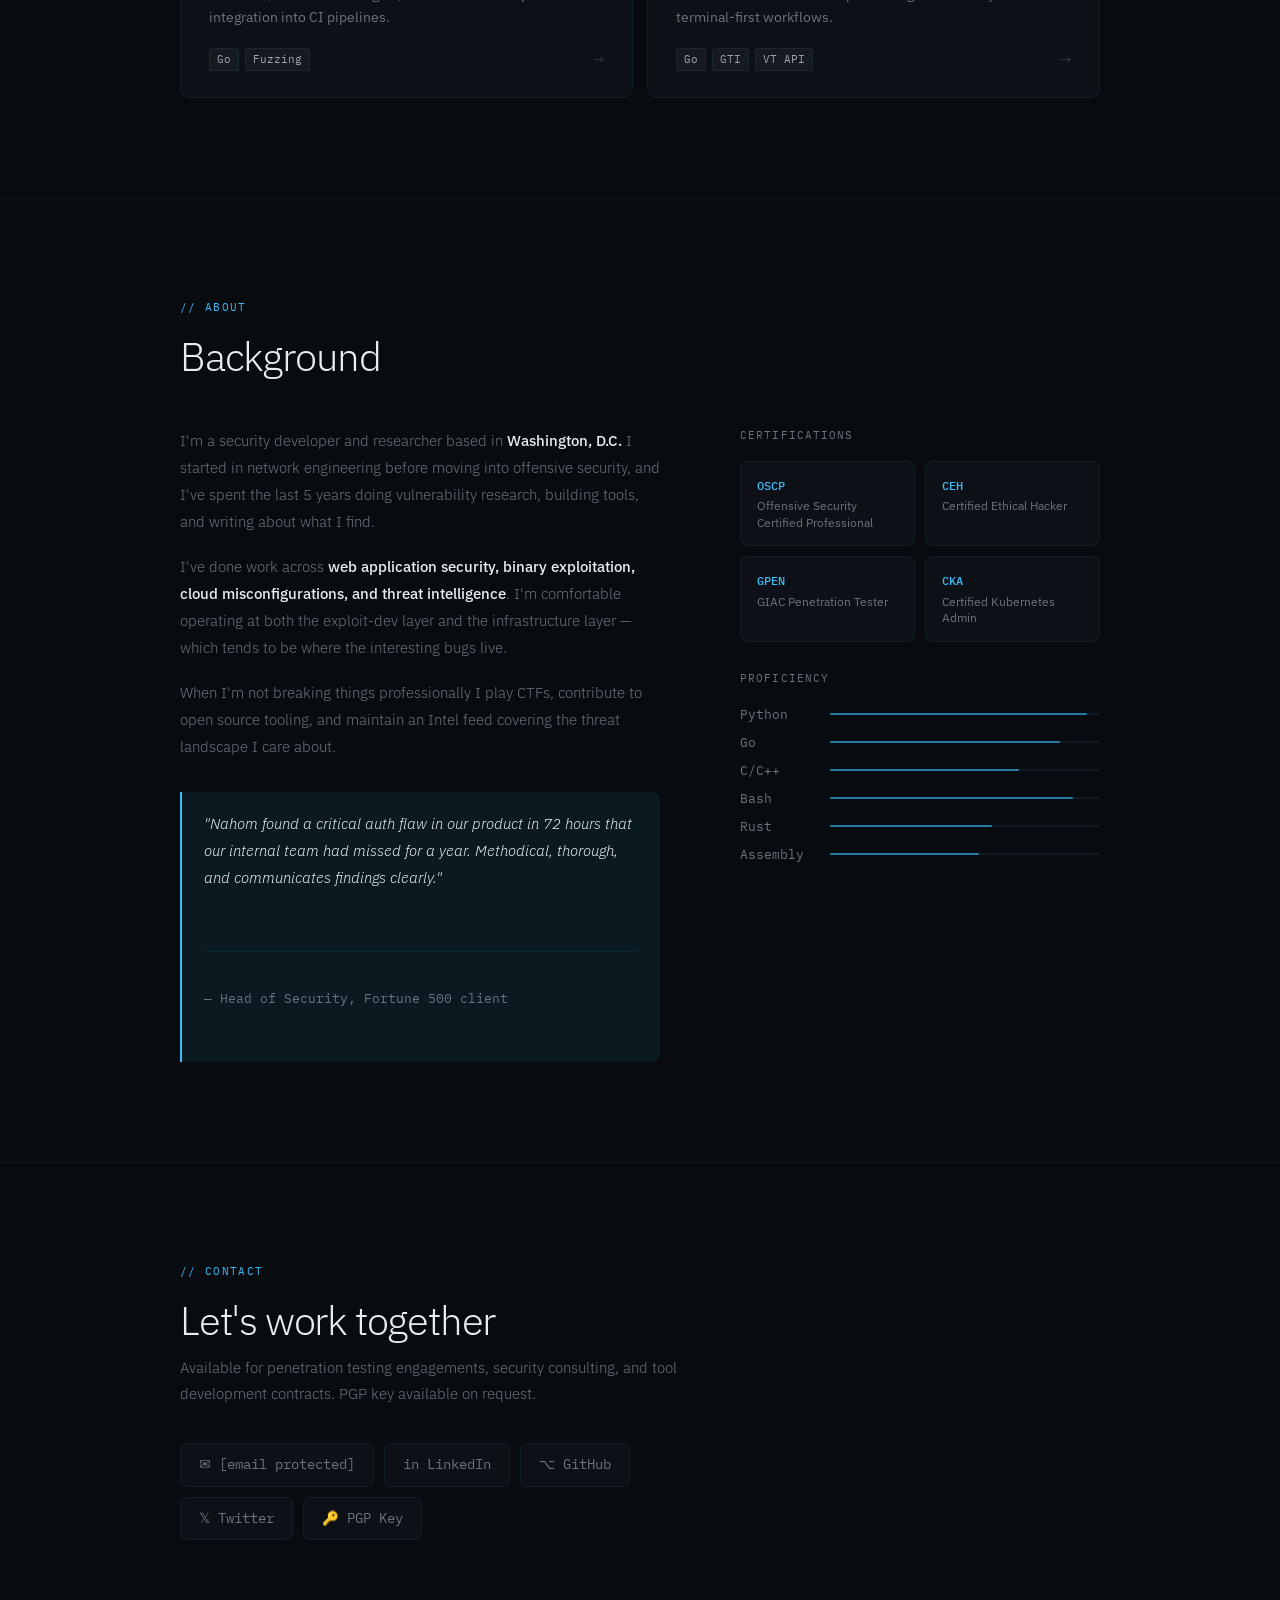
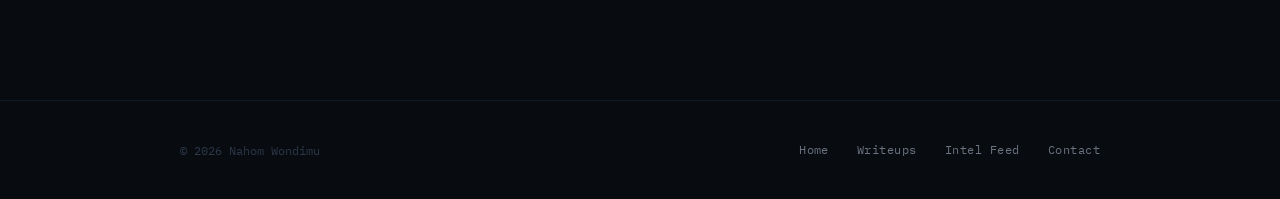
==== commit feae7a9f: "adjusted splash screen" ====
--- a/index.html
+++ b/index.html
@@ -704,7 +704,7 @@
     <div class="hero-grid">
       <div>
         <div class="hero-eyebrow">Security Developer</div>
-        <h1>Finding the holes<br>before <strong>they do</strong></h1>
+        <h1>Researching<br>to build <strong>solutions</strong></h1>
         <p class="hero-sub">I build security tooling, conduct research, and write about what I find. Offensive mindset, defensive output.</p>
         <div class="hero-actions">
           <a href="/#projects" class="btn-large">View projects</a>
@@ -791,7 +791,7 @@
     </div>
 
     <div class="tab-panel active" id="tab-all">
-      <a href="#" class="project-card">
+      <a href="/project/?slug=recon-ng-extended" class="project-card">
         <span class="project-type">Tool</span>
         <h3>recon-ng-extended</h3>
         <p>Extended module suite for recon-ng adding passive DNS enumeration, certificate transparency parsing, and ASN mapping for large-scope engagements.</p>
@@ -800,7 +800,7 @@
           <span class="arrow">→</span>
         </div>
       </a>
-      <a href="#" class="project-card">
+      <a href="/project/?slug=cve-2024-xxxxx" class="project-card">
         <span class="project-type">Research</span>
         <h3>CVE-2024-XXXXX</h3>
         <p>Authentication bypass in a widely-deployed enterprise SSO middleware. Affected 200+ vendors. Responsible disclosure, patch coordinated with CISA.</p>
@@ -809,7 +809,7 @@
           <span class="arrow">→</span>
         </div>
       </a>
-      <a href="#" class="project-card">
+      <a href="/project/?slug=gohttp-fuzz" class="project-card">
         <span class="project-type">Open Source</span>
         <h3>gohttp-fuzz</h3>
         <p>High-throughput HTTP fuzzer written in Go. Supports custom wordlists, mutation strategies, and structured output for integration into CI pipelines.</p>
@@ -818,7 +818,7 @@
           <span class="arrow">→</span>
         </div>
       </a>
-      <a href="#" class="project-card">
+      <a href="/project/?slug=threatmap-cli" class="project-card">
         <span class="project-type">Tool</span>
         <h3>ThreatMap CLI</h3>
         <p>CLI tool that pulls from GTI, VirusTotal, and Shodan to build a unified indicator context report. Designed for analysts in terminal-first workflows.</p>
@@ -830,7 +830,7 @@
     </div>
 
     <div class="tab-panel" id="tab-tools">
-      <a href="#" class="project-card">
+      <a href="/project/?slug=recon-ng-extended" class="project-card">
         <span class="project-type">Tool</span>
         <h3>recon-ng-extended</h3>
         <p>Extended module suite for recon-ng adding passive DNS enumeration, certificate transparency parsing, and ASN mapping.</p>
@@ -839,7 +839,7 @@
           <span class="arrow">→</span>
         </div>
       </a>
-      <a href="#" class="project-card">
+      <a href="/project/?slug=threatmap-cli" class="project-card">
         <span class="project-type">Tool</span>
         <h3>ThreatMap CLI</h3>
         <p>CLI tool that pulls from GTI, VirusTotal, and Shodan to build a unified indicator context report.</p>
@@ -851,7 +851,7 @@
     </div>
 
     <div class="tab-panel" id="tab-research">
-      <a href="#" class="project-card">
+      <a href="/project/?slug=cve-2024-xxxxx" class="project-card">
         <span class="project-type">Research</span>
         <h3>CVE-2024-XXXXX</h3>
         <p>Authentication bypass in enterprise SSO middleware. Coordinated disclosure with CISA, patch shipped to 200+ vendors.</p>
@@ -863,7 +863,7 @@
     </div>
 
     <div class="tab-panel" id="tab-oss">
-      <a href="#" class="project-card">
+      <a href="/project/?slug=gohttp-fuzz" class="project-card">
         <span class="project-type">Open Source</span>
         <h3>gohttp-fuzz</h3>
         <p>High-throughput HTTP fuzzer written in Go. 900+ GitHub stars, used by several red teams.</p>
